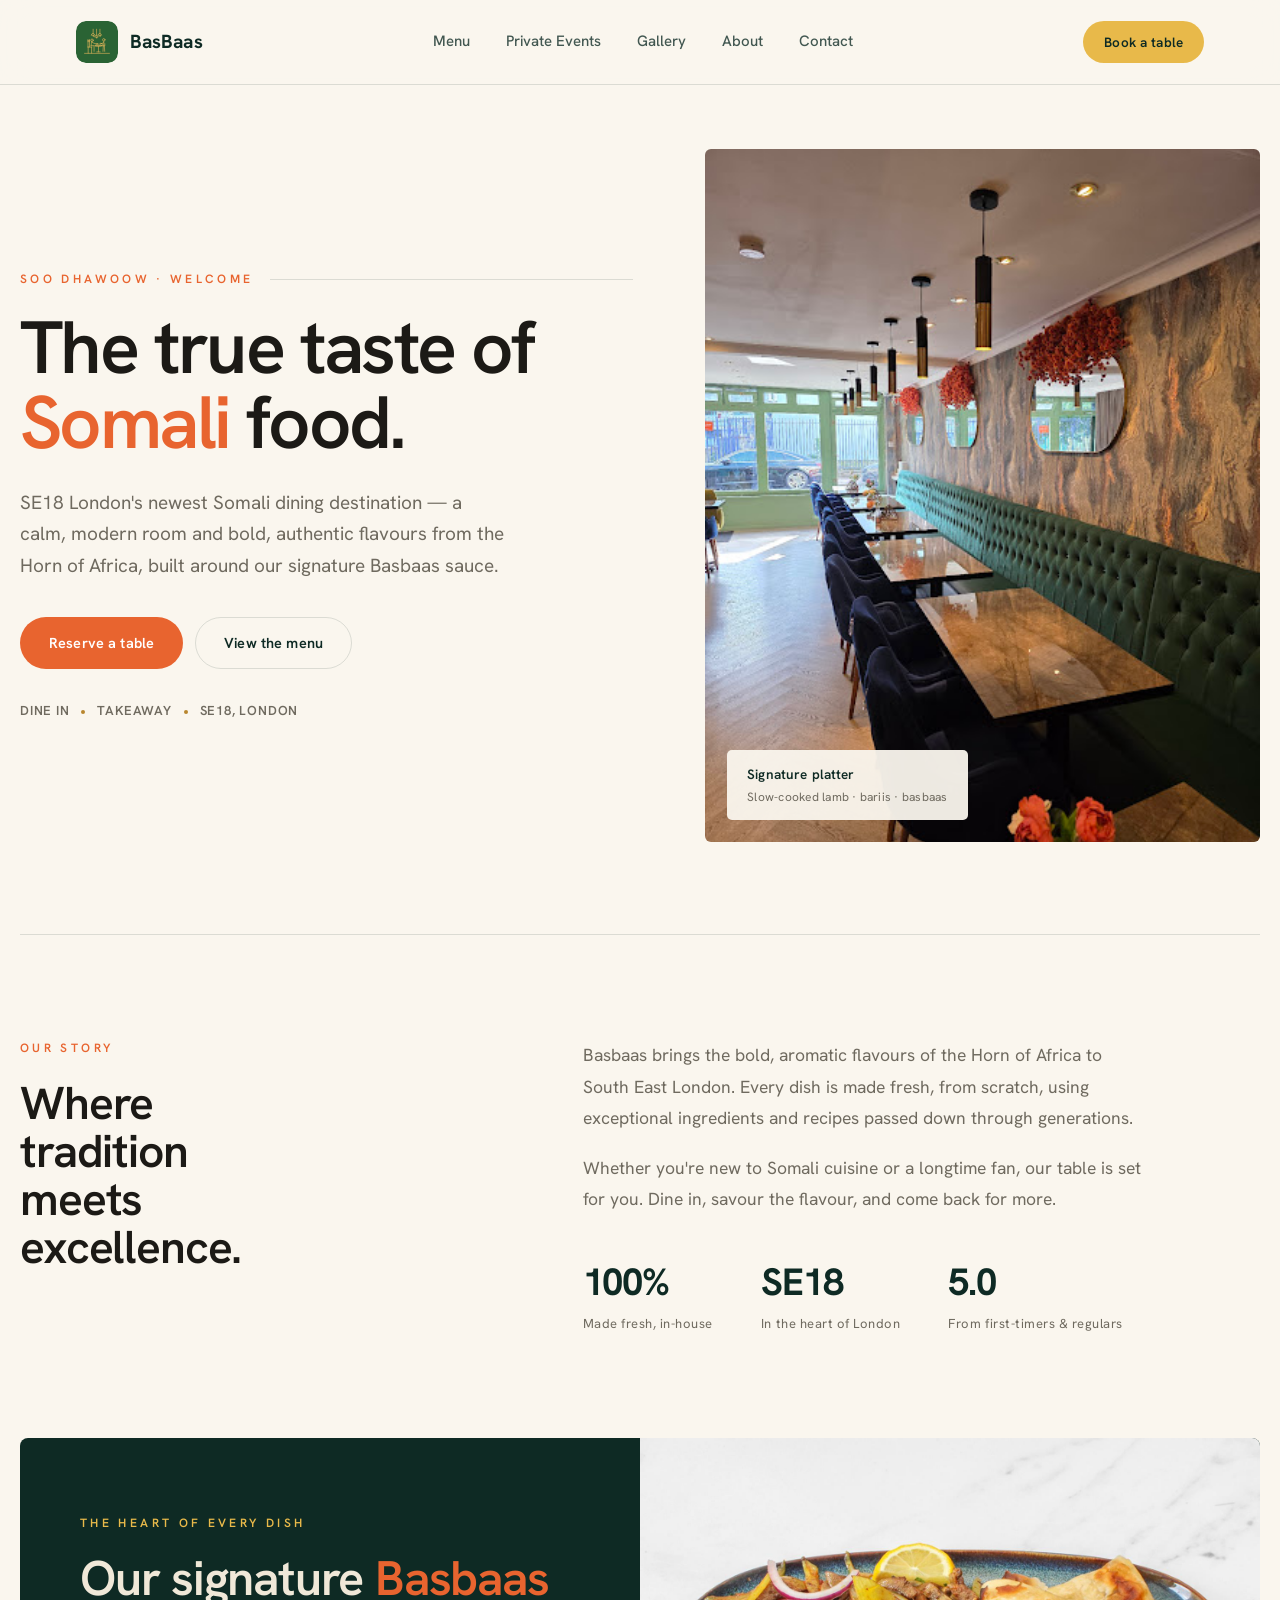
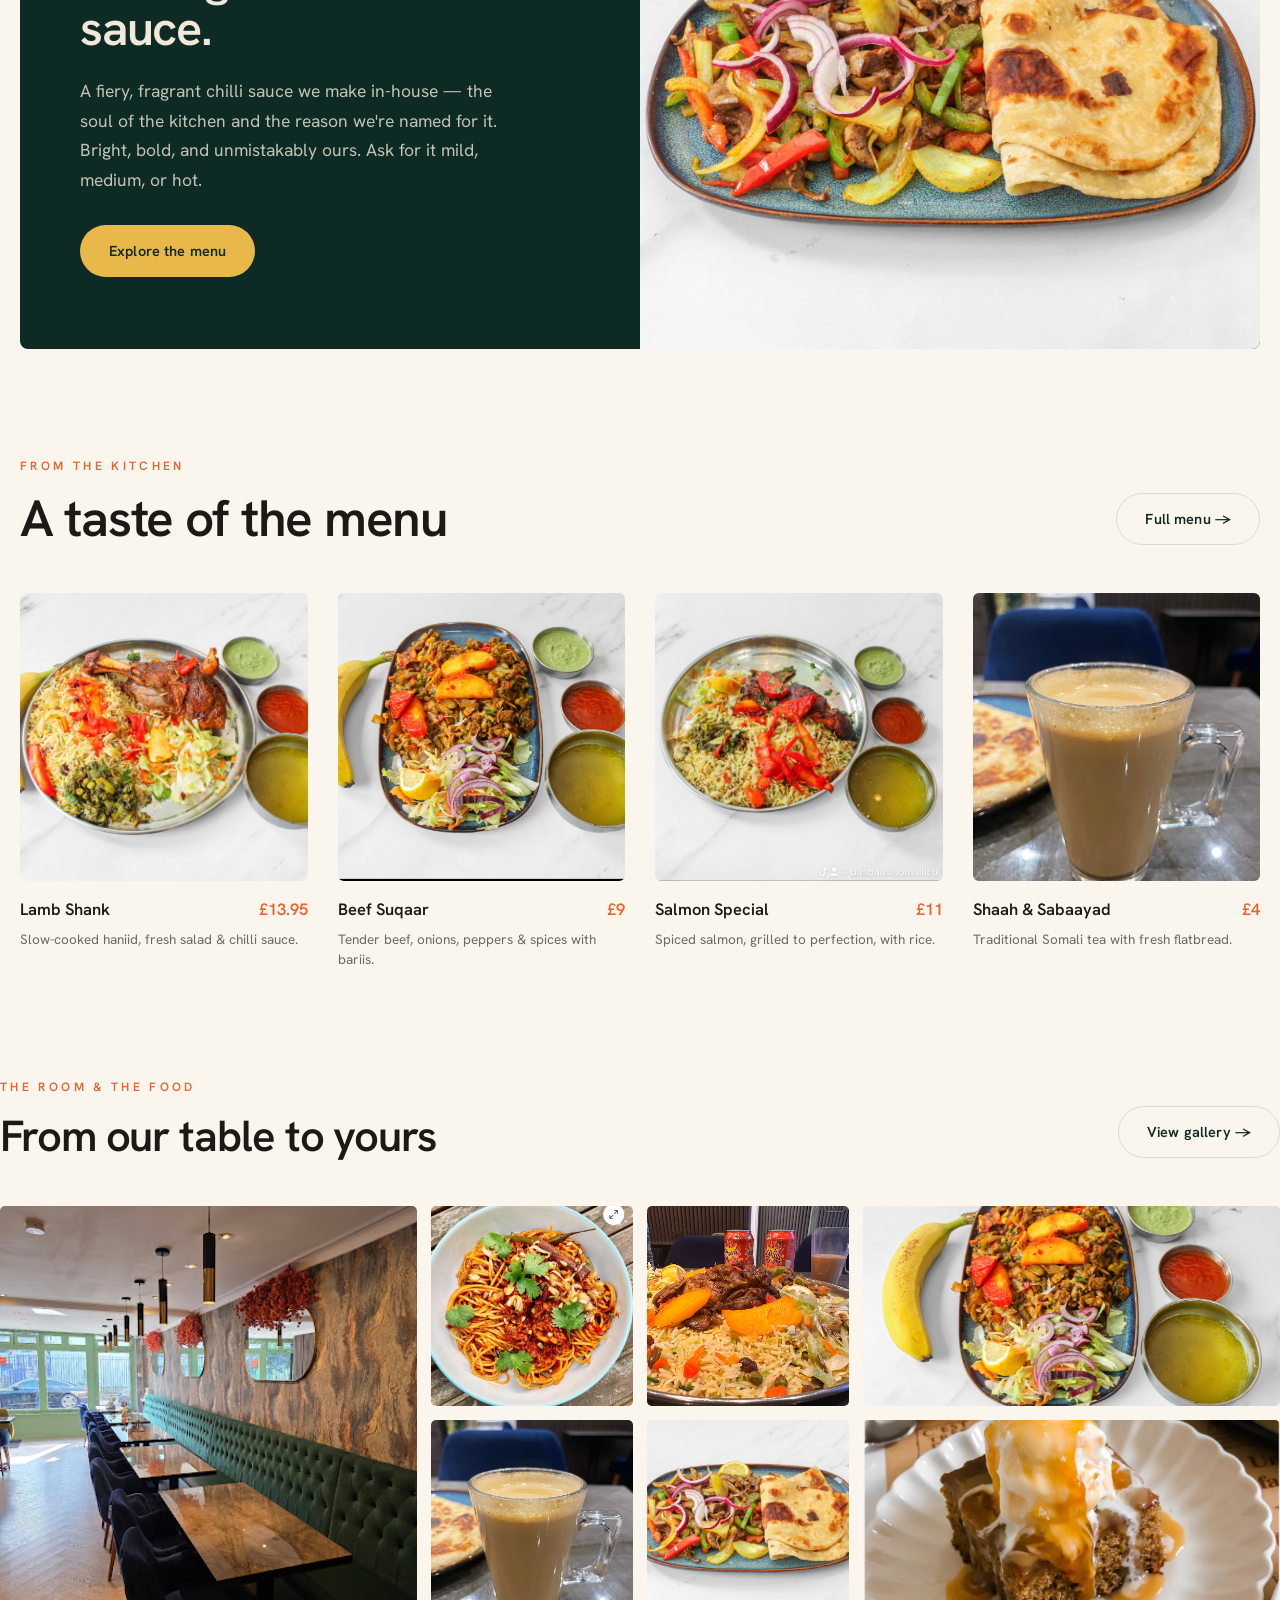
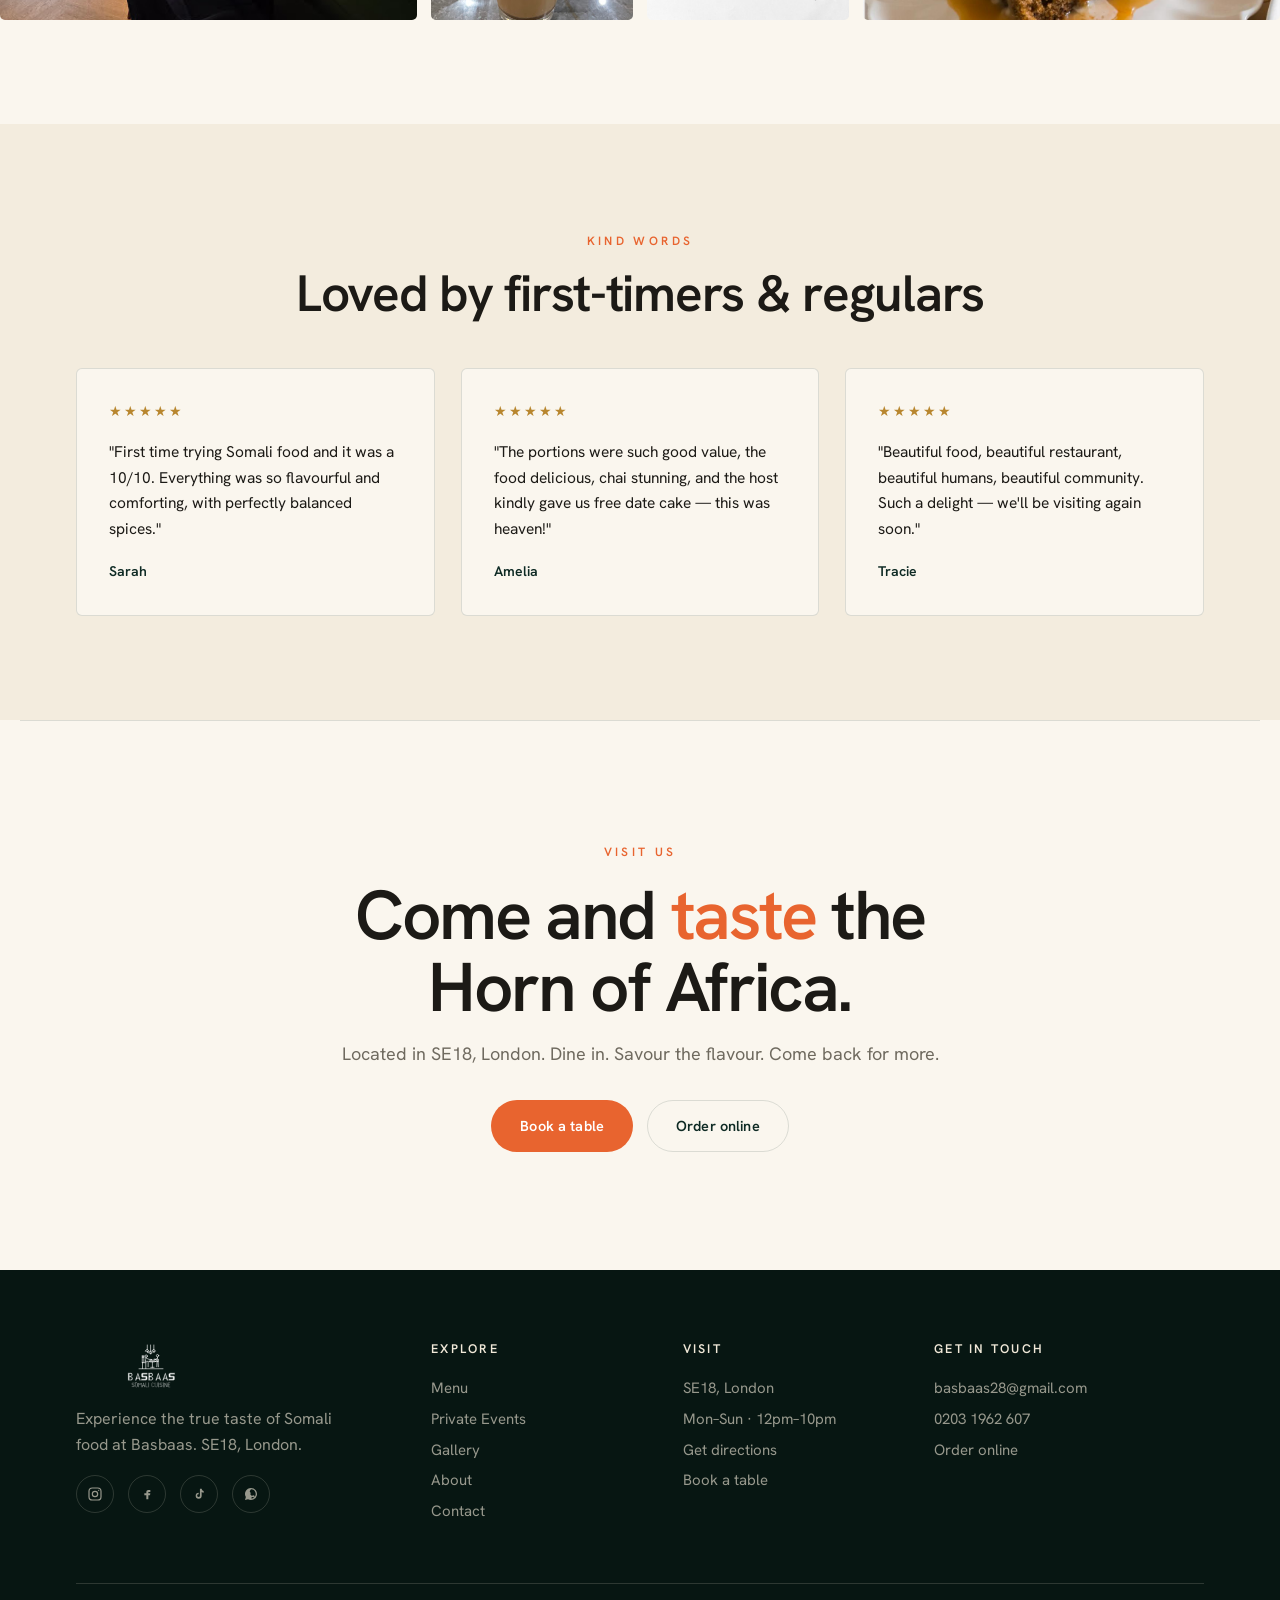
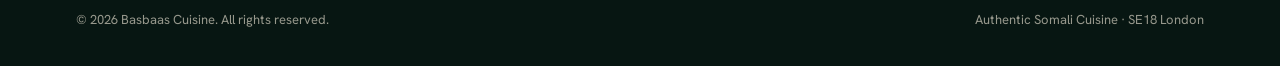
==== index.html @ 67d9a1a8 "Initial commit: BasBaas Cuisine website v2 Multi-page static site: Home, Menu, Private Events, Galle" ====
<!DOCTYPE html>
<html lang="en">
<head>
<meta charset="UTF-8">
<meta name="viewport" content="width=device-width, initial-scale=1.0">
<title>BasBaas Cuisine — Authentic Somali Food · SE18 London</title>
<meta name="description" content="SE18 London's newest Somali dining destination. Bold, authentic flavours from the Horn of Africa, built around our signature Basbaas sauce.">
<link rel="icon" type="image/svg+xml" href="assets/brand/favicon.svg">
<link rel="icon" type="image/png" sizes="32x32" href="assets/brand/favicon-32.png">
<link rel="apple-touch-icon" href="assets/brand/favicon-512.png">
<link rel="preconnect" href="https://fonts.googleapis.com">
<link rel="preconnect" href="https://fonts.gstatic.com" crossorigin>
<link href="https://fonts.googleapis.com/css2?family=Hanken+Grotesk:ital,wght@0,300;0,400;0,500;0,600;0,700;0,800;1,400&display=swap" rel="stylesheet">
<link rel="stylesheet" href="assets/basbaas.css">
<style>
  /* ---- quiet hero ---- */
  .q-hero{padding:64px 0 92px}
  .q-hero-grid{display:grid;grid-template-columns:1.05fr .95fr;gap:72px;align-items:center}
  .q-hero h1{font-size:clamp(46px,5.8vw,86px);font-weight:600;letter-spacing:-.035em;line-height:1.0}
  .q-hero h1 .o{color:var(--orange)}
  .q-hero .sub{margin-top:28px;font-size:19px;color:var(--muted);max-width:44ch;line-height:1.65}
  .q-hero .acts{margin-top:36px;display:flex;gap:12px;flex-wrap:wrap}
  .q-hero .hero-meta{margin-top:32px;display:flex;gap:12px;align-items:center;font-size:13px;color:var(--muted);letter-spacing:.06em;text-transform:uppercase;font-weight:600}
  .q-hero .hero-meta .dot{width:4px;height:4px;border-radius:50%;background:var(--gold)}
  .q-hero-fig{position:relative;border-radius:var(--radius);overflow:hidden;aspect-ratio:4/5}
  .q-hero-fig img{width:100%;height:100%;object-fit:cover}
  .hero-tag{position:absolute;left:22px;bottom:22px;background:rgba(250,246,238,.95);
    padding:14px 20px;border-radius:5px;font-size:13.5px;font-weight:600;color:var(--green);letter-spacing:.01em}
  .hero-tag span{display:block;font-weight:400;color:var(--muted);font-size:12px;margin-top:3px;letter-spacing:.02em}

  /* ---- story ---- */
  .story{padding:104px 0;border-top:1px solid var(--line)}
  .story-grid{display:grid;grid-template-columns:.42fr .58fr;gap:72px;align-items:start}
  .story h2{font-size:clamp(34px,3.6vw,50px);max-width:11ch}
  .story p{font-size:17.5px;color:var(--muted);line-height:1.8;max-width:56ch}
  .story p + p{margin-top:18px}
  .stat-row{display:flex;gap:48px;margin-top:38px}
  .stat .n{font-size:38px;font-weight:700;color:var(--green);letter-spacing:-.03em}
  .stat .l{font-size:13px;color:var(--muted);letter-spacing:.04em;margin-top:2px}

  /* ---- signature contained card ---- */
  .sig-wrap{padding:0 0 104px}
  .sig-card{background:var(--green);color:var(--cream);border-radius:8px;overflow:hidden;display:grid;grid-template-columns:1fr 1fr}
  .sig-card-txt{padding:72px 60px}
  .sig-card-txt h2{font-size:clamp(34px,3.8vw,52px);margin:18px 0 22px;color:var(--cream);letter-spacing:-.025em}
  .sig-card-txt h2 .o{color:var(--orange)}
  .sig-card-txt p{color:rgba(240,232,216,.8);font-size:17.5px;line-height:1.7;max-width:42ch}
  .sig-card-img{position:relative;min-height:440px}
  .sig-card-img img{position:absolute;inset:0;width:100%;height:100%;object-fit:cover}

  /* ---- menu preview ---- */
  .menu-prev{padding:0 0 104px}
  .menu-head{display:flex;justify-content:space-between;align-items:flex-end;margin-bottom:48px;gap:24px;flex-wrap:wrap}
  .menu-head h2{font-size:clamp(34px,4vw,54px)}
  .dishes-4{display:grid;grid-template-columns:repeat(4,1fr);gap:30px}

  /* ---- gallery teaser ---- */
  .gal-teaser{padding:0 0 104px}
  .gal-grid{display:grid;grid-template-columns:repeat(6,1fr);grid-auto-rows:200px;gap:14px}
  .gal-grid a{overflow:hidden;border-radius:5px;display:block}
  .gal-grid img{width:100%;height:100%;object-fit:cover;transition:transform .7s var(--ease)}
  .gal-grid a:hover img{transform:scale(1.06)}
  .gal-grid .w2{grid-column:span 2}.gal-grid .h2{grid-row:span 2}

  /* ---- testimonials ---- */
  .quotes{background:var(--paper-2);padding:104px 0}
  .quotes-grid{display:grid;grid-template-columns:repeat(3,1fr);gap:26px;margin-top:48px}
  .q{background:var(--paper);padding:32px;border-radius:var(--radius);border:1px solid var(--line)}
  .q .stars{color:var(--gold);font-size:14px;letter-spacing:2px;margin-bottom:16px}
  .q p{font-size:15.5px;line-height:1.65}
  .q .who{margin-top:20px;font-weight:600;font-size:14px;color:var(--green)}

  /* ---- final cta (light) ---- */
  .q-cta{padding:118px 0;text-align:center;border-top:1px solid var(--line)}
  .q-cta h2{font-size:clamp(42px,5.4vw,80px);max-width:15ch;margin:0 auto 16px;letter-spacing:-.035em;font-weight:600}
  .q-cta h2 .o{color:var(--orange)}
  .q-cta p{color:var(--muted);font-size:18px;margin-bottom:32px}
  .q-cta .btns{display:flex;gap:14px;justify-content:center;flex-wrap:wrap}

  @media(max-width:960px){
    .q-hero-grid{grid-template-columns:1fr;gap:40px}
    .story-grid{grid-template-columns:1fr;gap:36px}
    .sig-card{grid-template-columns:1fr}
    .sig-card-img{min-height:300px;order:-1}
    .dishes-4{grid-template-columns:1fr 1fr}
    .gal-grid{grid-template-columns:repeat(3,1fr);grid-auto-rows:150px}
    .quotes-grid{grid-template-columns:1fr}
  }
  @media(max-width:560px){.dishes-4{grid-template-columns:1fr}.sig-card-txt{padding:48px 32px}}
</style>
</head>
<body>

<!-- ===== HEADER ===== -->
<header class="site-header">
  <div class="wrap nav">
    <a href="index.html" class="brand"><img class="brand-mark" src="assets/brand/favicon.svg" alt="BasBaas logo">BasBaas</a>
    <nav class="navlinks">
      <a href="menu.html">Menu</a>
      <a href="private-events.html">Private Events</a>
      <a href="gallery.html">Gallery</a>
      <a href="about.html">About</a>
      <a href="contact.html">Contact</a>
    </nav>
    <div class="nav-cta">
      <a class="btn btn-gold btn-sm" data-book>Book a table</a>
      <button class="hamburger" aria-label="Menu"><span></span><span></span><span></span></button>
    </div>
  </div>
</header>
<nav class="mobile-nav">
  <button class="close" aria-label="Close">&times;</button>
  <a href="menu.html">Menu</a>
  <a href="private-events.html">Private Events</a>
  <a href="gallery.html">Gallery</a>
  <a href="about.html">About</a>
  <a href="contact.html">Contact</a>
  <a href="#" data-book style="color:var(--gold-bright)">Book a table</a>
</nav>

<!-- ===== HERO ===== -->
<section class="q-hero wrap">
  <div class="q-hero-grid">
    <div class="reveal">
      <div class="eyebrow-row"><span class="label">Soo dhawoow · Welcome</span><span class="ln"></span></div>
      <h1>The true taste of <span class="o">Somali</span> food.</h1>
      <p class="sub">SE18 London's newest Somali dining destination — a calm, modern room and bold, authentic flavours from the Horn of Africa, built around our signature Basbaas sauce.</p>
      <div class="acts">
        <a class="btn btn-orange" data-book>Reserve a table</a>
        <a class="btn btn-ghost" href="menu.html">View the menu</a>
      </div>
      <div class="hero-meta"><span>Dine in</span><span class="dot"></span><span>Takeaway</span><span class="dot"></span><span>SE18, London</span></div>
    </div>
    <div class="q-hero-fig reveal d1">
      <img src="assets/img/basbaas-main.jpg" alt="Basbaas signature platter">
      <div class="hero-tag">Signature platter<span>Slow-cooked lamb · bariis · basbaas</span></div>
    </div>
  </div>
</section>

<!-- ===== STORY ===== -->
<section class="story wrap">
  <div class="story-grid">
    <div class="reveal">
      <div class="eyebrow-row"><span class="label">Our story</span></div>
      <h2>Where tradition meets excellence.</h2>
    </div>
    <div class="reveal d1">
      <p>Basbaas brings the bold, aromatic flavours of the Horn of Africa to South East London. Every dish is made fresh, from scratch, using exceptional ingredients and recipes passed down through generations.</p>
      <p>Whether you're new to Somali cuisine or a longtime fan, our table is set for you. Dine in, savour the flavour, and come back for more.</p>
      <div class="stat-row">
        <div class="stat"><div class="n">100%</div><div class="l">Made fresh, in-house</div></div>
        <div class="stat"><div class="n">SE18</div><div class="l">In the heart of London</div></div>
        <div class="stat"><div class="n">5.0</div><div class="l">From first-timers &amp; regulars</div></div>
      </div>
    </div>
  </div>
</section>

<!-- ===== SIGNATURE ===== -->
<section class="sig-wrap wrap">
  <div class="sig-card">
    <div class="sig-card-txt reveal">
      <span class="label gold-bright">The heart of every dish</span>
      <h2>Our signature <span class="o">Basbaas</span> sauce.</h2>
      <p>A fiery, fragrant chilli sauce we make in-house — the soul of the kitchen and the reason we're named for it. Bright, bold, and unmistakably ours. Ask for it mild, medium, or hot.</p>
      <a class="btn btn-gold" href="menu.html" style="margin-top:30px">Explore the menu</a>
    </div>
    <div class="sig-card-img reveal d1"><img src="assets/img/PHOTO-2026-01-10-17-43-37-9.jpg" alt="Basbaas chilli sauce dish"></div>
  </div>
</section>

<!-- ===== MENU PREVIEW ===== -->
<section class="menu-prev wrap">
  <div class="menu-head">
    <div class="reveal"><span class="label">From the kitchen</span><h2 style="margin-top:14px">A taste of the menu</h2></div>
    <a class="btn btn-ghost reveal" href="menu.html">Full menu &rarr;</a>
  </div>
  <div class="dishes-4">
    <a class="dish reveal" href="menu.html"><div class="dish-img"><img src="assets/img/PHOTO-2026-01-10-17-43-37-5.jpg" alt=""></div><div class="nm"><span>Lamb Shank</span><span class="pr">£13.95</span></div><p class="ds">Slow-cooked haniid, fresh salad &amp; chilli sauce.</p></a>
    <a class="dish reveal d1" href="menu.html"><div class="dish-img"><img src="assets/img/PHOTO-2026-01-10-17-43-36-5.jpg" alt=""></div><div class="nm"><span>Beef Suqaar</span><span class="pr">£9</span></div><p class="ds">Tender beef, onions, peppers &amp; spices with bariis.</p></a>
    <a class="dish reveal d2" href="menu.html"><div class="dish-img"><img src="assets/img/PHOTO-2026-01-10-17-43-36-11.jpg" alt=""></div><div class="nm"><span>Salmon Special</span><span class="pr">£11</span></div><p class="ds">Spiced salmon, grilled to perfection, with rice.</p></a>
    <a class="dish reveal d3" href="menu.html"><div class="dish-img"><img src="assets/img/Tea-Sabaayad.jpg" alt=""></div><div class="nm"><span>Shaah &amp; Sabaayad</span><span class="pr">£4</span></div><p class="ds">Traditional Somali tea with fresh flatbread.</p></a>
  </div>
</section>

<!-- ===== GALLERY TEASER ===== -->
<section class="gal-teaser wrap-wide">
  <div class="menu-head">
    <div class="reveal"><span class="label">The room &amp; the food</span><h2 style="margin-top:14px;font-size:clamp(30px,3.4vw,46px)">From our table to yours</h2></div>
    <a class="btn btn-ghost reveal" href="gallery.html">View gallery &rarr;</a>
  </div>
  <div class="gal-grid reveal">
    <a class="w2 h2" href="gallery.html"><img src="assets/img/basbaas-main.jpg" alt=""></a>
    <a href="gallery.html"><img src="assets/img/PHOTO-2026-01-10-17-43-36-3.jpg" alt=""></a>
    <a href="gallery.html"><img src="assets/img/unnamed15.jpg" alt=""></a>
    <a class="w2" href="gallery.html"><img src="assets/img/PHOTO-2026-01-10-17-43-36-5.jpg" alt=""></a>
    <a href="gallery.html"><img src="assets/img/Tea-Sabaayad.jpg" alt=""></a>
    <a href="gallery.html"><img src="assets/img/PHOTO-2026-01-10-17-43-37-9.jpg" alt=""></a>
    <a class="w2" href="gallery.html"><img src="assets/img/PHOTO-2026-01-10-17-43-36.jpg" alt=""></a>
  </div>
</section>

<!-- ===== TESTIMONIALS ===== -->
<section class="quotes">
  <div class="wrap">
    <div style="text-align:center" class="reveal"><span class="label">Kind words</span><h2 style="font-size:clamp(32px,4vw,52px);margin-top:14px">Loved by first-timers &amp; regulars</h2></div>
    <div class="quotes-grid">
      <div class="q reveal"><div class="stars">★★★★★</div><p>"First time trying Somali food and it was a 10/10. Everything was so flavourful and comforting, with perfectly balanced spices."</p><div class="who">Sarah</div></div>
      <div class="q reveal d1"><div class="stars">★★★★★</div><p>"The portions were such good value, the food delicious, chai stunning, and the host kindly gave us free date cake — this was heaven!"</p><div class="who">Amelia</div></div>
      <div class="q reveal d2"><div class="stars">★★★★★</div><p>"Beautiful food, beautiful restaurant, beautiful humans, beautiful community. Such a delight — we'll be visiting again soon."</p><div class="who">Tracie</div></div>
    </div>
  </div>
</section>

<!-- ===== FINAL CTA ===== -->
<section class="q-cta wrap">
  <div class="reveal">
    <span class="label">Visit us</span>
    <h2 style="margin-top:16px">Come and <span class="o">taste</span> the Horn of Africa.</h2>
    <p>Located in SE18, London. Dine in. Savour the flavour. Come back for more.</p>
    <div class="btns"><a class="btn btn-orange" data-book>Book a table</a><a class="btn btn-ghost" data-order>Order online</a></div>
  </div>
</section>

<!-- ===== FOOTER ===== -->
<footer class="site-footer">
  <div class="wrap">
    <div class="foot-grid">
      <div class="foot-brand">
        <img class="foot-logo" src="assets/brand/basbaas-stacked-transparent.svg" alt="BasBaas — Authentic Somali Cuisine">
        <p>Experience the true taste of Somali food at Basbaas. SE18, London.</p>
        <div class="foot-social">
          <a href="#" aria-label="Instagram"><svg viewBox="0 0 24 24" fill="none" stroke="currentColor" stroke-width="1.8"><rect x="3" y="3" width="18" height="18" rx="5"/><circle cx="12" cy="12" r="4"/><circle cx="17.5" cy="6.5" r="1" fill="currentColor" stroke="none"/></svg></a>
          <a href="#" aria-label="Facebook"><svg viewBox="0 0 24 24" fill="currentColor"><path d="M14 9h3V6h-3c-1.7 0-3 1.3-3 3v2H8v3h3v6h3v-6h2.5l.5-3H14V9.5c0-.3.2-.5.5-.5z"/></svg></a>
          <a href="#" aria-label="TikTok"><svg viewBox="0 0 24 24" fill="currentColor"><path d="M16 4c.3 1.8 1.4 3.2 3 3.6V10c-1.2 0-2.3-.4-3-1v5.5A4.5 4.5 0 1 1 11.5 10v2.4a2.1 2.1 0 1 0 1.9 2.1V4H16z"/></svg></a>
          <a href="#" aria-label="WhatsApp"><svg viewBox="0 0 24 24" fill="currentColor"><path d="M12 3a9 9 0 0 0-7.7 13.6L3 21l4.5-1.2A9 9 0 1 0 12 3zm0 2a7 7 0 0 1 3.6 13l-.4.2-2.7.7.7-2.6.2-.4A7 7 0 0 1 12 5zm-2.3 3.3c-.2 0-.5.1-.7.4-.2.3-.8.8-.8 1.9s.8 2.2.9 2.3c.1.2 1.6 2.5 3.9 3.4 1.9.7 2.3.6 2.7.5.4 0 1.3-.5 1.5-1 .2-.5.2-.9.1-1l-.7-.3s-1.1-.5-1.3-.6c-.2-.1-.3-.1-.5.1l-.6.8c-.1.1-.2.1-.4 0-.2-.1-.9-.3-1.7-1-.6-.6-1-1.2-1.2-1.4-.1-.2 0-.3.1-.4l.3-.4.2-.4v-.4l-.6-1.5c-.2-.4-.3-.3-.5-.3z"/></svg></a>
        </div>
      </div>
      <div><h4>Explore</h4><ul><li><a href="menu.html">Menu</a></li><li><a href="private-events.html">Private Events</a></li><li><a href="gallery.html">Gallery</a></li><li><a href="about.html">About</a></li><li><a href="contact.html">Contact</a></li></ul></div>
      <div><h4>Visit</h4><ul><li>SE18, London</li><li>Mon–Sun · 12pm–10pm</li><li><a href="contact.html">Get directions</a></li><li><a href="#" data-book>Book a table</a></li></ul></div>
      <div><h4>Get in touch</h4><ul><li><a href="mailto:basbaas28@gmail.com">basbaas28@gmail.com</a></li><li><a href="tel:02031962607">0203 1962 607</a></li><li><a href="#" data-order>Order online</a></li></ul></div>
    </div>
    <div class="foot-bot"><span>© <span data-year>2026</span> Basbaas Cuisine. All rights reserved.</span><span>Authentic Somali Cuisine · SE18 London</span></div>
  </div>
</footer>

<script src="assets/basbaas.js"></script>
</body>
</html>
---- assets/basbaas.css ----
/* ===========================================================
   BasBaas Cuisine — shared design system
   Deep green · chilli orange · gold · cream  |  Hanken Grotesk
   =========================================================== */
:root{
  --green:#0e2a24;
  --green-deep:#071612;
  --green-soft:#1a3b33;
  --orange:#e8642f;
  --orange-deep:#cf5222;
  --gold:#b8862e;          /* gold on light backgrounds */
  --gold-bright:#e8b94a;   /* gold on dark backgrounds */
  --cream:#f0e8d8;
  --paper:#faf6ee;
  --paper-2:#f3ecde;
  --ink:#1c1a16;
  --muted:#6f6a5f;
  --muted-dark:rgba(240,232,216,.62);
  --line:rgba(14,42,36,.13);
  --line-dark:rgba(240,232,216,.16);
  --shadow:0 1px 3px rgba(14,42,36,.06), 0 18px 48px rgba(14,42,36,.09);
  --radius:6px;
  --maxw:1240px;
  --ease:cubic-bezier(.4,.05,.1,1);
}
*{margin:0;padding:0;box-sizing:border-box}
html{scroll-behavior:smooth}
body{
  font-family:'Hanken Grotesk',sans-serif;
  background:var(--paper);color:var(--ink);
  -webkit-font-smoothing:antialiased;line-height:1.55;font-weight:400;
}
img{display:block;max-width:100%}
a{color:inherit;text-decoration:none}
::selection{background:var(--orange);color:#fff}

.wrap{max-width:var(--maxw);margin:0 auto;padding:0 56px}
.wrap-wide{max-width:1400px;margin:0 auto;padding:0 56px}
h1,h2,h3,h4{font-weight:600;letter-spacing:-.025em;line-height:1.04}
.label{font-size:12px;letter-spacing:.28em;text-transform:uppercase;color:var(--orange);font-weight:600}
.label.gold{color:var(--gold)}
.label.gold-bright{color:var(--gold-bright)}
.eyebrow-row{display:flex;align-items:center;gap:16px;margin-bottom:22px}
.eyebrow-row .ln{flex:1;height:1px;background:var(--line)}

/* ---------- buttons ---------- */
.btn{display:inline-flex;align-items:center;gap:9px;padding:14px 28px;border-radius:100px;
  font-weight:600;font-size:14.5px;letter-spacing:.01em;transition:.25s var(--ease);
  cursor:pointer;border:1.5px solid transparent;white-space:nowrap}
.btn svg{width:16px;height:16px}
.btn-orange{background:var(--orange);color:#fff}
.btn-orange:hover{background:var(--orange-deep);transform:translateY(-1px)}
.btn-fill{background:var(--green);color:var(--cream)}
.btn-fill:hover{background:var(--green-deep);transform:translateY(-1px)}
.btn-gold{background:var(--gold-bright);color:var(--green)}
.btn-gold:hover{background:#f1c75e}
.btn-ghost{border-color:var(--line);color:var(--green)}
.btn-ghost:hover{border-color:var(--green);background:var(--green);color:var(--cream)}
.btn-ghost-light{border-color:rgba(240,232,216,.4);color:var(--cream)}
.btn-ghost-light:hover{border-color:var(--cream);background:var(--cream);color:var(--green)}
.btn-sm{padding:10px 20px;font-size:13.5px}

/* ---------- header ---------- */
.site-header{position:sticky;top:0;z-index:80;background:rgba(250,246,238,.85);
  backdrop-filter:blur(16px);-webkit-backdrop-filter:blur(16px);
  border-bottom:1px solid var(--line);transition:background .3s,border-color .3s}
.nav{display:flex;align-items:center;justify-content:space-between;height:84px}
.brand{display:flex;align-items:center;gap:12px;font-weight:700;font-size:19px;letter-spacing:.005em;color:var(--green)}
.brand img{height:42px;width:auto}
/* real logo marks */
.brand-mark{height:46px;width:46px;display:block;flex-shrink:0;border-radius:10px}
.foot-logo{width:150px;height:auto;margin-bottom:18px;display:block}
.navlinks{display:flex;gap:36px;font-size:15px;font-weight:500}
.navlinks a{color:var(--green);opacity:.78;transition:opacity .2s;position:relative;padding:4px 0}
.navlinks a:hover{opacity:1}
.navlinks a.active{opacity:1}
.navlinks a.active::after{content:"";position:absolute;left:0;right:0;bottom:-2px;height:2px;background:var(--orange)}
.nav-cta{display:flex;align-items:center;gap:10px}
.hamburger{display:none;flex-direction:column;gap:5px;background:none;border:0;cursor:pointer;padding:8px}
.hamburger span{width:24px;height:2px;background:var(--green);transition:.25s}

/* transparent header over a dark hero (home) */
body.hero-overlay .site-header{position:fixed;left:0;right:0;background:transparent;
  backdrop-filter:none;-webkit-backdrop-filter:none;border-color:transparent}
body.hero-overlay .site-header .brand{color:var(--cream)}
body.hero-overlay .site-header .navlinks a{color:var(--cream)}
body.hero-overlay .site-header .hamburger span{background:var(--cream)}
body.hero-overlay .site-header.scrolled{position:fixed;background:rgba(7,22,18,.9);
  backdrop-filter:blur(16px);-webkit-backdrop-filter:blur(16px);border-color:var(--line-dark)}

/* mobile nav panel */
.mobile-nav{position:fixed;inset:0;z-index:90;background:var(--green-deep);
  display:flex;flex-direction:column;justify-content:center;align-items:center;gap:8px;
  opacity:0;pointer-events:none;transition:opacity .35s}
.mobile-nav.open{opacity:1;pointer-events:auto}
.mobile-nav a{color:var(--cream);font-size:32px;font-weight:600;letter-spacing:-.02em;padding:10px}
.mobile-nav a:hover{color:var(--gold-bright)}
.mobile-nav .close{position:absolute;top:28px;right:32px;background:none;border:0;color:var(--cream);font-size:34px;cursor:pointer;line-height:1}

/* ---------- marquee strip ---------- */
.strip{background:var(--orange);color:#fff;overflow:hidden;padding:15px 0;white-space:nowrap}
.strip .run{display:inline-block;font-weight:700;font-size:16px;letter-spacing:.05em;
  text-transform:uppercase;animation:marquee 32s linear infinite}
.strip .run span{margin:0 24px}
.strip .run .dot{color:var(--green)}
@keyframes marquee{to{transform:translateX(-50%)}}

/* ---------- page hero (inner pages) ---------- */
.page-hero{padding:92px 0 60px;border-bottom:1px solid var(--line)}
.page-hero h1{font-size:clamp(48px,6vw,86px);letter-spacing:-.035em;max-width:16ch}
.page-hero h1 em{font-style:normal;color:var(--orange)}
.page-hero .lead{margin-top:24px;font-size:19px;color:var(--muted);max-width:54ch;line-height:1.65}

/* ---------- dish card ---------- */
.dish{display:flex;flex-direction:column}
.dish-img{aspect-ratio:1;border-radius:var(--radius);overflow:hidden;background:var(--paper-2);margin-bottom:16px;position:relative}
.dish-img img{width:100%;height:100%;object-fit:cover;transition:transform .7s var(--ease)}
.dish:hover .dish-img img{transform:scale(1.05)}
.dish .nm{display:flex;justify-content:space-between;font-weight:600;font-size:16.5px;align-items:baseline;gap:12px}
.dish .nm .pr{color:var(--orange);flex-shrink:0}
.dish .ds{color:var(--muted);font-size:13.5px;margin-top:6px;line-height:1.55}

/* spice meter */
.spice{display:inline-flex;gap:3px;align-items:center;margin-top:10px}
.spice i{width:7px;height:7px;border-radius:50%;background:var(--line);display:block}
.spice i.on{background:var(--orange)}
.spice .lbl{font-size:10.5px;letter-spacing:.16em;text-transform:uppercase;color:var(--muted);margin-left:6px;font-weight:600}

/* ---------- footer ---------- */
.site-footer{background:var(--green-deep);color:var(--muted-dark);padding:72px 0 36px;margin-top:0}
.foot-grid{display:grid;grid-template-columns:1.5fr 1fr 1fr 1.3fr;gap:44px}
.site-footer h4{color:var(--cream);font-size:12.5px;letter-spacing:.18em;text-transform:uppercase;margin-bottom:18px;font-weight:600}
.site-footer ul{list-style:none}
.site-footer a,.site-footer li{font-size:15px;line-height:2.05}
.site-footer a:hover{color:var(--gold-bright)}
.foot-brand img{height:48px;margin-bottom:16px;filter:brightness(0) invert(1)}
.foot-brand p{max-width:32ch;line-height:1.6}
.foot-social{display:flex;gap:14px;margin-top:18px}
.foot-social a{width:38px;height:38px;border:1px solid var(--line-dark);border-radius:50%;
  display:flex;align-items:center;justify-content:center;transition:.25s}
.foot-social a:hover{background:var(--orange);border-color:var(--orange);color:#fff}
.foot-social svg{width:16px;height:16px}
.foot-bot{margin-top:56px;padding-top:26px;border-top:1px solid var(--line-dark);
  display:flex;justify-content:space-between;gap:20px;font-size:13px;flex-wrap:wrap}

/* ---------- modal (booking / order) ---------- */
.modal-veil{position:fixed;inset:0;z-index:100;background:rgba(7,22,18,.62);
  backdrop-filter:blur(6px);display:flex;align-items:center;justify-content:center;padding:24px;
  opacity:0;pointer-events:none;transition:opacity .3s}
.modal-veil.open{opacity:1;pointer-events:auto}
.modal{background:var(--paper);border-radius:12px;width:100%;max-width:520px;max-height:92vh;
  overflow:auto;transform:translateY(16px) scale(.98);transition:transform .35s var(--ease);box-shadow:0 30px 80px rgba(0,0,0,.4)}
.modal-veil.open .modal{transform:none}
.modal-head{padding:30px 34px 0;display:flex;justify-content:space-between;align-items:flex-start}
.modal-head h3{font-size:27px}
.modal-head .label{margin-bottom:8px;display:block}
.modal-close{background:none;border:0;font-size:26px;cursor:pointer;color:var(--muted);line-height:1}
.modal-close:hover{color:var(--ink)}
.modal-body{padding:22px 34px 34px}
.field{margin-bottom:16px}
.field label{display:block;font-size:13px;font-weight:600;margin-bottom:7px;color:var(--green)}
.field input,.field select{width:100%;padding:13px 15px;border:1.5px solid var(--line);border-radius:7px;
  font-family:inherit;font-size:15px;background:#fff;color:var(--ink);transition:border-color .2s}
.field input:focus,.field select:focus{outline:none;border-color:var(--orange)}
.field-row{display:grid;grid-template-columns:1fr 1fr;gap:14px}
.party-row{display:flex;gap:8px;flex-wrap:wrap}
.party-row button{flex:1;min-width:44px;padding:11px 0;border:1.5px solid var(--line);background:#fff;
  border-radius:7px;font-family:inherit;font-weight:600;cursor:pointer;transition:.2s;color:var(--ink)}
.party-row button.sel{background:var(--green);color:var(--cream);border-color:var(--green)}
.modal .btn{width:100%;justify-content:center;margin-top:8px}
.modal-confirm{text-align:center;padding:20px 0 8px}
.modal-confirm .tick{width:64px;height:64px;border-radius:50%;background:var(--green);color:var(--gold-bright);
  display:flex;align-items:center;justify-content:center;margin:0 auto 18px;font-size:30px}
.modal-confirm h3{font-size:26px;margin-bottom:10px}
.modal-confirm p{color:var(--muted);font-size:15.5px}

/* order options */
.order-opt{display:flex;align-items:center;gap:16px;padding:16px 18px;border:1.5px solid var(--line);
  border-radius:10px;margin-bottom:12px;transition:.2s;cursor:pointer}
.order-opt:hover{border-color:var(--orange);background:#fff;transform:translateX(3px)}
.order-opt .ic{width:46px;height:46px;border-radius:10px;background:var(--green);color:var(--gold-bright);
  display:flex;align-items:center;justify-content:center;flex-shrink:0;font-weight:700}
.order-opt .t{font-weight:600;font-size:16px}
.order-opt .s{font-size:13px;color:var(--muted)}
.order-opt .arr{margin-left:auto;color:var(--muted)}

/* ---------- scroll reveal ---------- */
.reveal{opacity:0;transform:translateY(26px);transition:opacity .8s var(--ease),transform .8s var(--ease)}
.reveal.is-visible{opacity:1;transform:none}
.reveal.d1{transition-delay:.08s}.reveal.d2{transition-delay:.16s}
.reveal.d3{transition-delay:.24s}.reveal.d4{transition-delay:.32s}
@media (prefers-reduced-motion:reduce){
  .reveal{opacity:1;transform:none;transition:none}
  .strip .run{animation:none}
  html{scroll-behavior:auto}
}

/* ---------- responsive ---------- */
@media(max-width:960px){
  .wrap,.wrap-wide{padding:0 28px}
  .navlinks,.nav-cta .btn{display:none}
  .hamburger{display:flex}
  .foot-grid{grid-template-columns:1fr 1fr;gap:32px}
  .field-row{grid-template-columns:1fr}
}
@media(max-width:560px){
  .foot-grid{grid-template-columns:1fr}
}
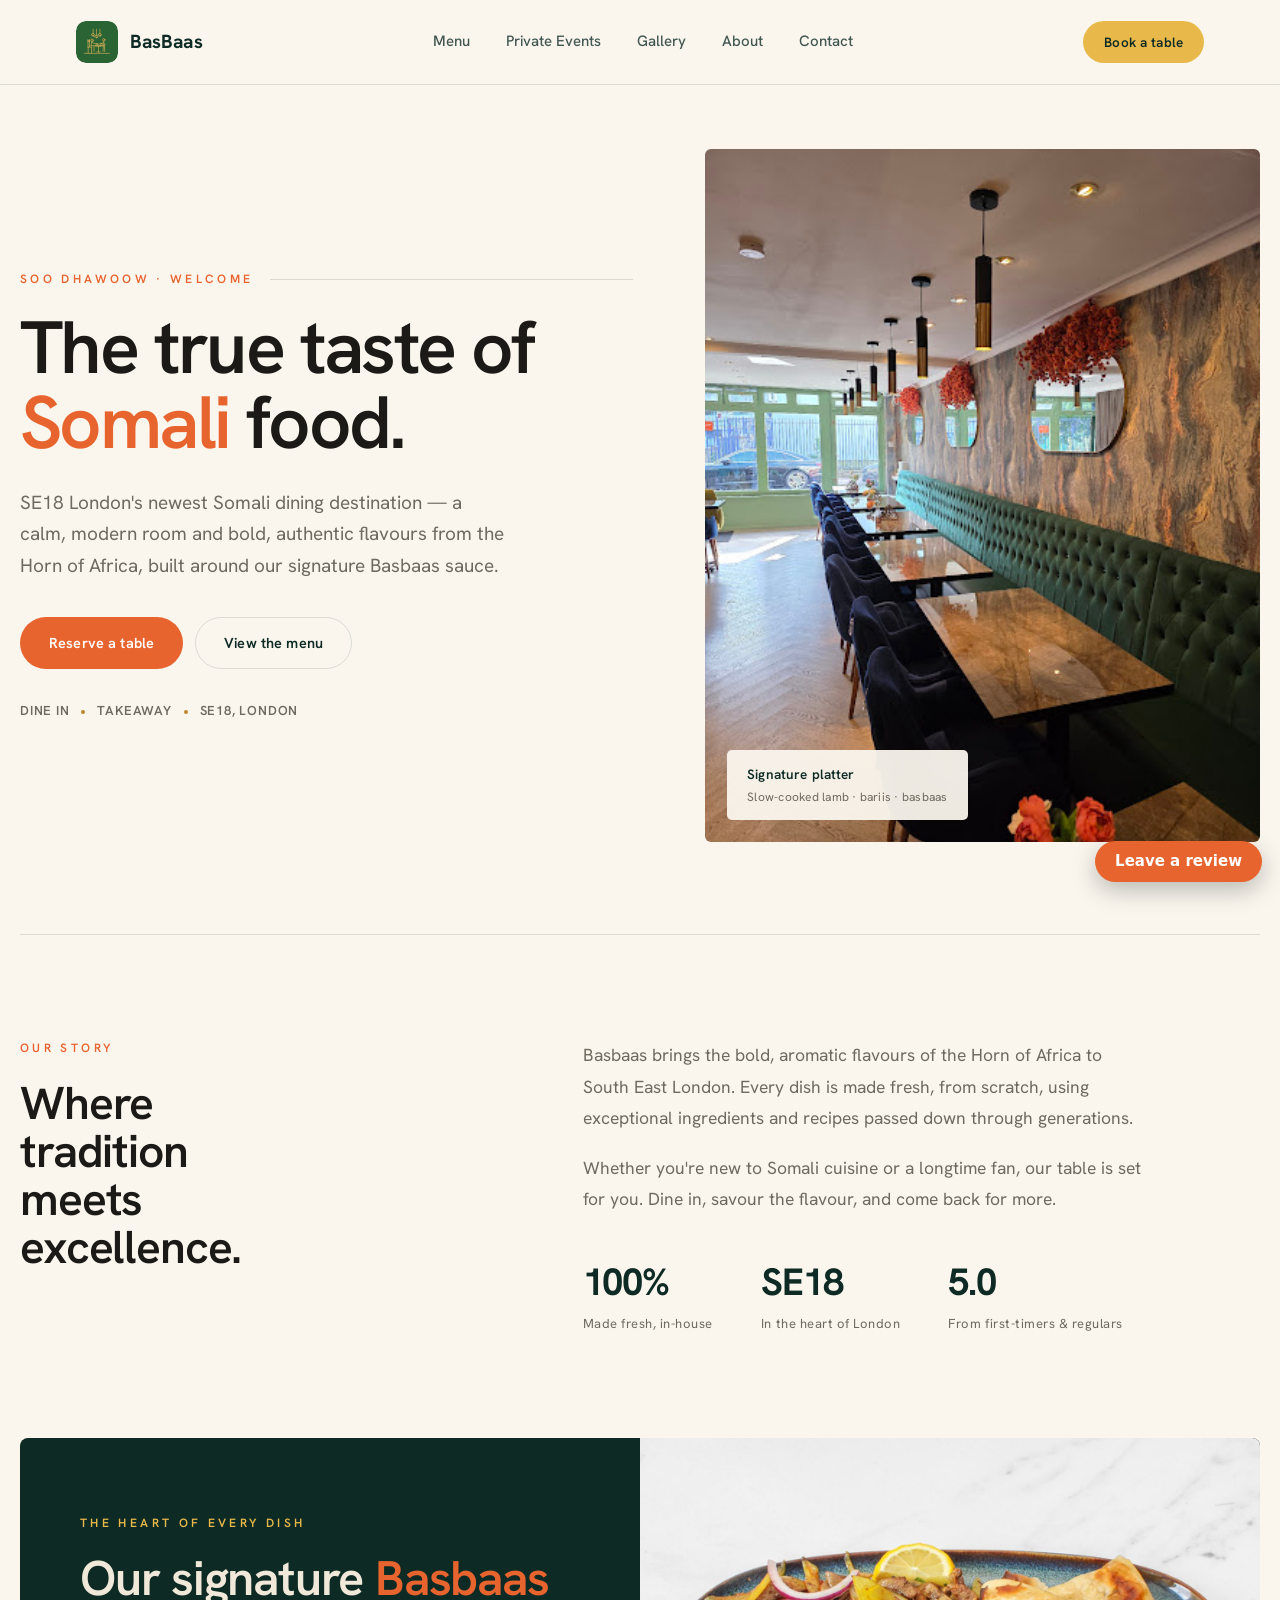
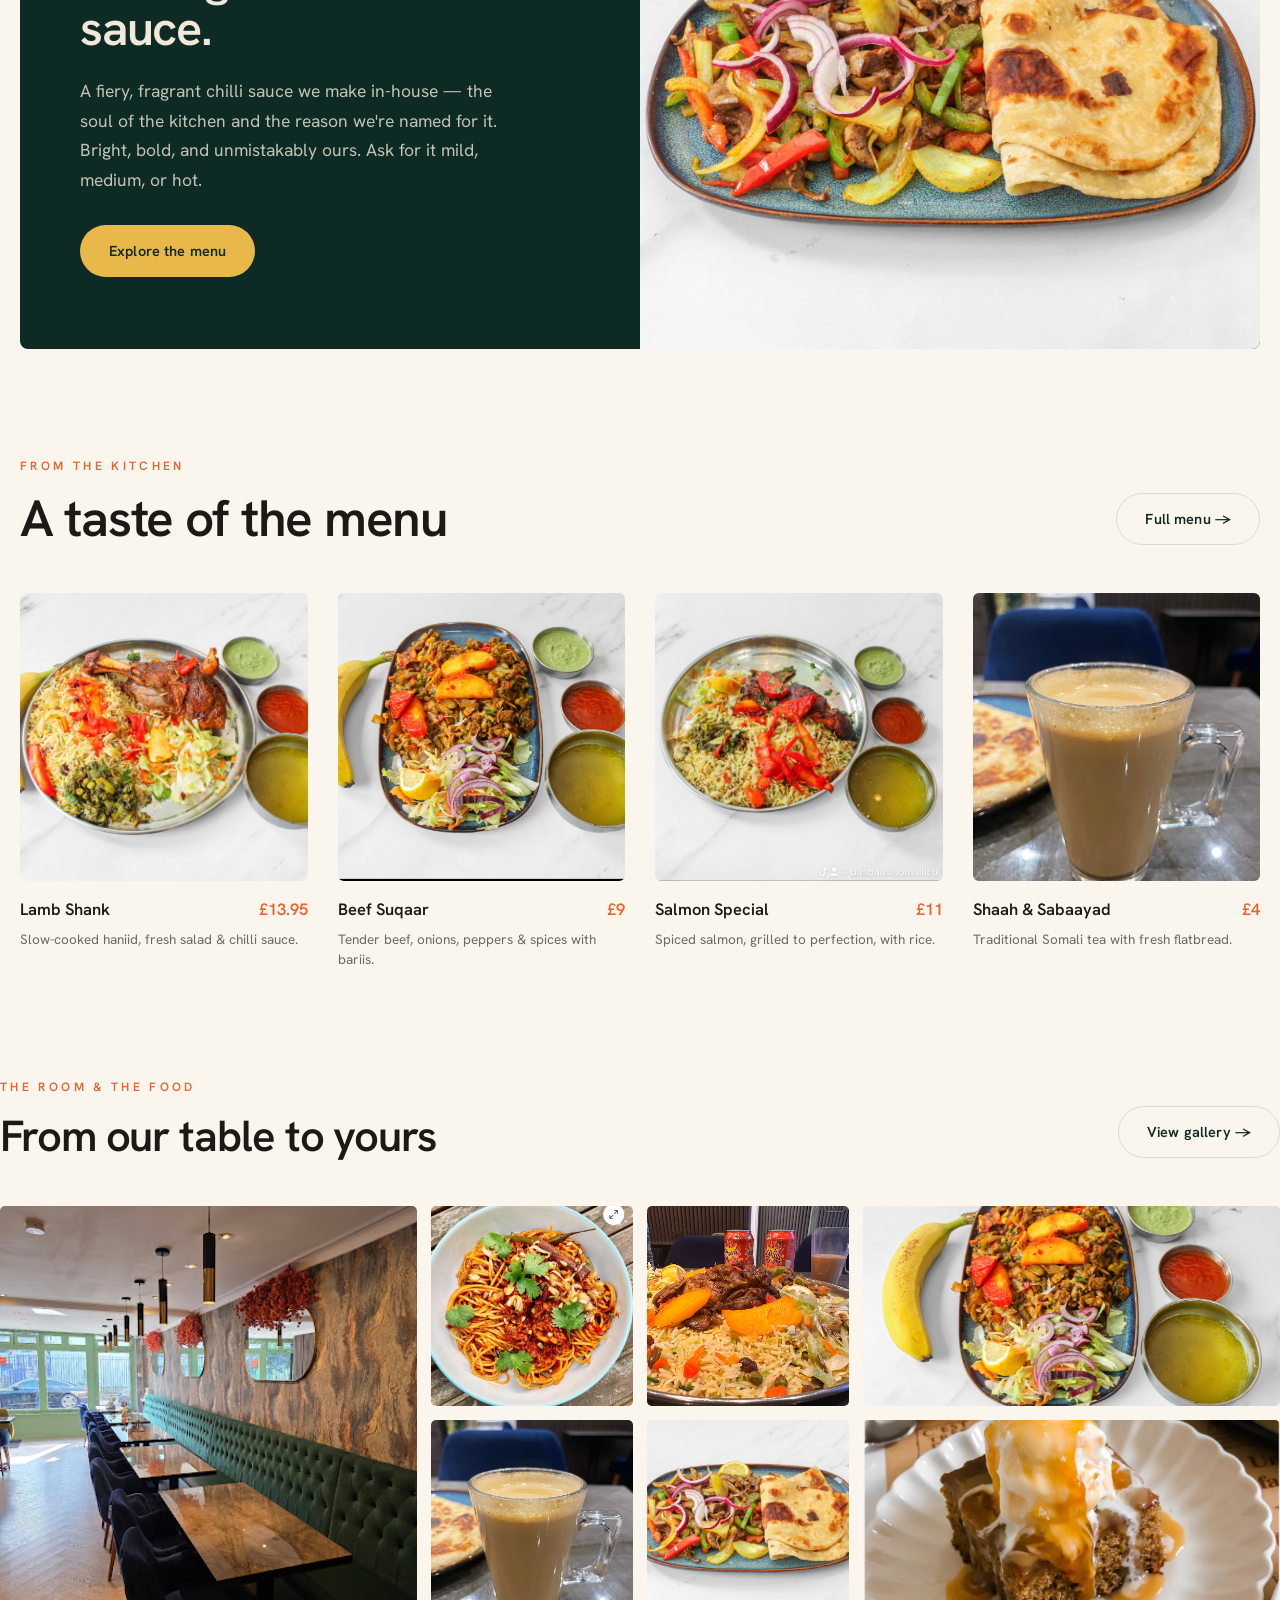
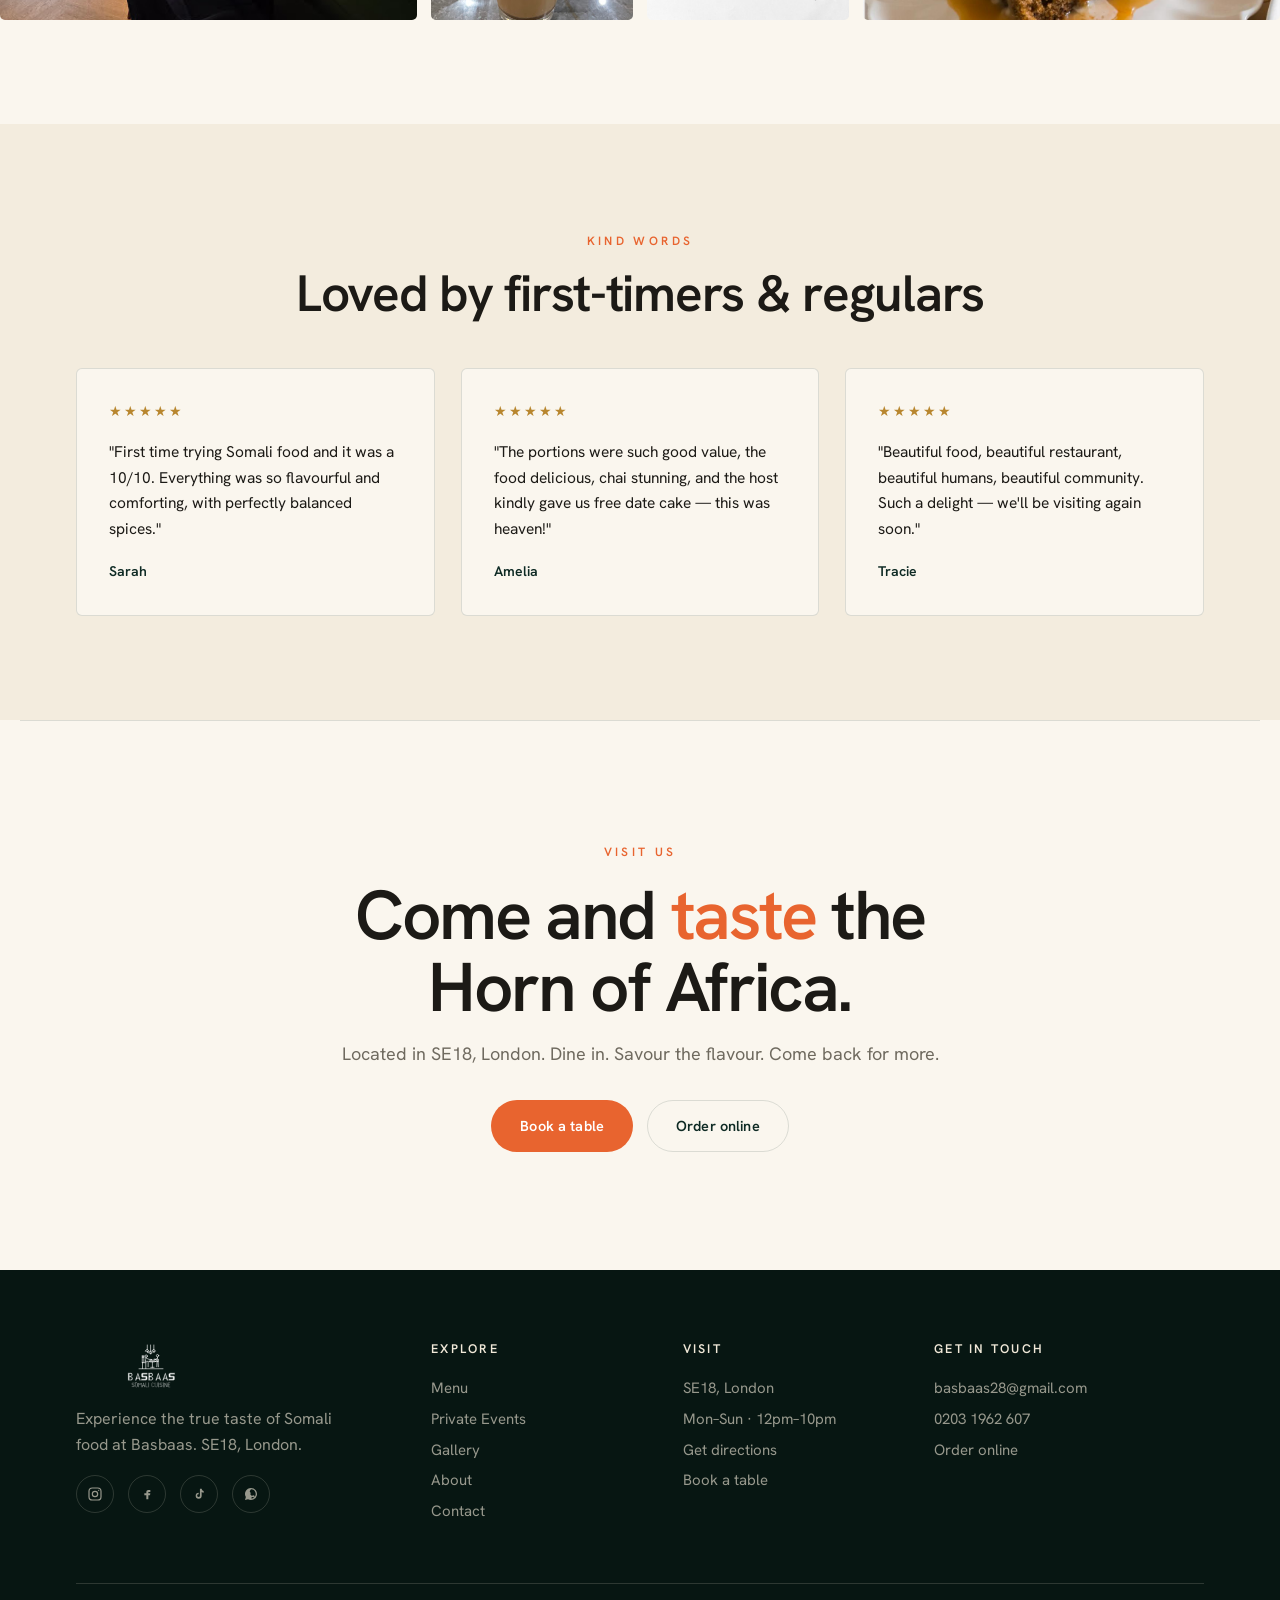
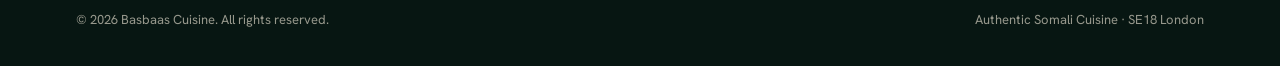
==== commit 269792f2: "Wire Masul forms widget (order/booking/review) Add the shared masul-widget (launcher + modal) so CTA" ====
--- a/index.html
+++ b/index.html
@@ -88,6 +88,39 @@
   }
   @media(max-width:560px){.dishes-4{grid-template-columns:1fr}.sig-card-txt{padding:48px 32px}}
 </style>
+<!-- seo:auto start -->
+<link rel="canonical" href="https://basbaas-v2.vercel.app/">
+<meta property="og:type" content="website">
+<meta property="og:site_name" content="BasBaas Cuisine">
+<meta property="og:title" content="BasBaas Cuisine — Authentic Somali Food · SE18 London">
+<meta property="og:description" content="BasBaas Cuisine — authentic Somali food in SE18 London. Bold flavours from the Horn of Africa built around our signature Basbaas sauce.">
+<meta property="og:url" content="https://basbaas-v2.vercel.app/">
+<meta property="og:locale" content="en_GB">
+<meta property="og:image" content="https://basbaas-v2.vercel.app/assets/img/PHOTO-2026-05-07-20-31-18.jpg">
+<meta name="twitter:card" content="summary_large_image">
+<meta name="twitter:title" content="BasBaas Cuisine — Authentic Somali Food · SE18 London">
+<meta name="twitter:description" content="BasBaas Cuisine — authentic Somali food in SE18 London. Bold flavours from the Horn of Africa built around our signature Basbaas sauce.">
+<meta name="twitter:image" content="https://basbaas-v2.vercel.app/assets/img/PHOTO-2026-05-07-20-31-18.jpg">
+<script type="application/ld+json">
+{
+  "@context": "https://schema.org",
+  "@type": "Restaurant",
+  "name": "BasBaas Cuisine",
+  "description": "BasBaas Cuisine — authentic Somali food in SE18 London. Bold flavours from the Horn of Africa built around our signature Basbaas sauce.",
+  "url": "https://basbaas-v2.vercel.app/",
+  "telephone": "+44 20 3196 2607",
+  "address": {
+    "@type": "PostalAddress",
+    "addressCountry": "GB",
+    "addressLocality": "London",
+    "addressRegion": "London"
+  },
+  "servesCuisine": "Somali",
+  "email": "basbaas28@gmail.com",
+  "image": "https://basbaas-v2.vercel.app/assets/img/PHOTO-2026-05-07-20-31-18.jpg"
+}
+</script>
+<!-- seo:auto end -->
 </head>
 <body>
 
@@ -103,7 +136,7 @@
       <a href="contact.html">Contact</a>
     </nav>
     <div class="nav-cta">
-      <a class="btn btn-gold btn-sm" data-book>Book a table</a>
+      <a class="btn btn-gold btn-sm" data-book data-masul-open="booking">Book a table</a>
       <button class="hamburger" aria-label="Menu"><span></span><span></span><span></span></button>
     </div>
   </div>
@@ -115,7 +148,7 @@
   <a href="gallery.html">Gallery</a>
   <a href="about.html">About</a>
   <a href="contact.html">Contact</a>
-  <a href="#" data-book style="color:var(--gold-bright)">Book a table</a>
+  <a href="#" data-book data-masul-open="booking" style="color:var(--gold-bright)">Book a table</a>
 </nav>
 
 <!-- ===== HERO ===== -->
@@ -126,13 +159,13 @@
       <h1>The true taste of <span class="o">Somali</span> food.</h1>
       <p class="sub">SE18 London's newest Somali dining destination — a calm, modern room and bold, authentic flavours from the Horn of Africa, built around our signature Basbaas sauce.</p>
       <div class="acts">
-        <a class="btn btn-orange" data-book>Reserve a table</a>
+        <a class="btn btn-orange" data-book data-masul-open="booking">Reserve a table</a>
         <a class="btn btn-ghost" href="menu.html">View the menu</a>
       </div>
       <div class="hero-meta"><span>Dine in</span><span class="dot"></span><span>Takeaway</span><span class="dot"></span><span>SE18, London</span></div>
     </div>
     <div class="q-hero-fig reveal d1">
-      <img src="assets/img/basbaas-main.jpg" alt="Basbaas signature platter">
+      <img src="assets/img/basbaas-main.jpg" alt="Basbaas signature platter" loading="lazy" decoding="async">
       <div class="hero-tag">Signature platter<span>Slow-cooked lamb · bariis · basbaas</span></div>
     </div>
   </div>
@@ -166,7 +199,7 @@
       <p>A fiery, fragrant chilli sauce we make in-house — the soul of the kitchen and the reason we're named for it. Bright, bold, and unmistakably ours. Ask for it mild, medium, or hot.</p>
       <a class="btn btn-gold" href="menu.html" style="margin-top:30px">Explore the menu</a>
     </div>
-    <div class="sig-card-img reveal d1"><img src="assets/img/PHOTO-2026-01-10-17-43-37-9.jpg" alt="Basbaas chilli sauce dish"></div>
+    <div class="sig-card-img reveal d1"><img src="assets/img/PHOTO-2026-01-10-17-43-37-9.jpg" alt="Basbaas chilli sauce dish" loading="lazy" decoding="async"></div>
   </div>
 </section>
 
@@ -177,10 +210,10 @@
     <a class="btn btn-ghost reveal" href="menu.html">Full menu &rarr;</a>
   </div>
   <div class="dishes-4">
-    <a class="dish reveal" href="menu.html"><div class="dish-img"><img src="assets/img/PHOTO-2026-01-10-17-43-37-5.jpg" alt=""></div><div class="nm"><span>Lamb Shank</span><span class="pr">£13.95</span></div><p class="ds">Slow-cooked haniid, fresh salad &amp; chilli sauce.</p></a>
-    <a class="dish reveal d1" href="menu.html"><div class="dish-img"><img src="assets/img/PHOTO-2026-01-10-17-43-36-5.jpg" alt=""></div><div class="nm"><span>Beef Suqaar</span><span class="pr">£9</span></div><p class="ds">Tender beef, onions, peppers &amp; spices with bariis.</p></a>
-    <a class="dish reveal d2" href="menu.html"><div class="dish-img"><img src="assets/img/PHOTO-2026-01-10-17-43-36-11.jpg" alt=""></div><div class="nm"><span>Salmon Special</span><span class="pr">£11</span></div><p class="ds">Spiced salmon, grilled to perfection, with rice.</p></a>
-    <a class="dish reveal d3" href="menu.html"><div class="dish-img"><img src="assets/img/Tea-Sabaayad.jpg" alt=""></div><div class="nm"><span>Shaah &amp; Sabaayad</span><span class="pr">£4</span></div><p class="ds">Traditional Somali tea with fresh flatbread.</p></a>
+    <a class="dish reveal" href="menu.html"><div class="dish-img"><img src="assets/img/PHOTO-2026-01-10-17-43-37-5.jpg" alt="" loading="lazy" decoding="async"></div><div class="nm"><span>Lamb Shank</span><span class="pr">£13.95</span></div><p class="ds">Slow-cooked haniid, fresh salad &amp; chilli sauce.</p></a>
+    <a class="dish reveal d1" href="menu.html"><div class="dish-img"><img src="assets/img/PHOTO-2026-01-10-17-43-36-5.jpg" alt="" loading="lazy" decoding="async"></div><div class="nm"><span>Beef Suqaar</span><span class="pr">£9</span></div><p class="ds">Tender beef, onions, peppers &amp; spices with bariis.</p></a>
+    <a class="dish reveal d2" href="menu.html"><div class="dish-img"><img src="assets/img/PHOTO-2026-01-10-17-43-36-11.jpg" alt="" loading="lazy" decoding="async"></div><div class="nm"><span>Salmon Special</span><span class="pr">£11</span></div><p class="ds">Spiced salmon, grilled to perfection, with rice.</p></a>
+    <a class="dish reveal d3" href="menu.html"><div class="dish-img"><img src="assets/img/Tea-Sabaayad.jpg" alt="" loading="lazy" decoding="async"></div><div class="nm"><span>Shaah &amp; Sabaayad</span><span class="pr">£4</span></div><p class="ds">Traditional Somali tea with fresh flatbread.</p></a>
   </div>
 </section>
 
@@ -191,13 +224,13 @@
     <a class="btn btn-ghost reveal" href="gallery.html">View gallery &rarr;</a>
   </div>
   <div class="gal-grid reveal">
-    <a class="w2 h2" href="gallery.html"><img src="assets/img/basbaas-main.jpg" alt=""></a>
-    <a href="gallery.html"><img src="assets/img/PHOTO-2026-01-10-17-43-36-3.jpg" alt=""></a>
-    <a href="gallery.html"><img src="assets/img/unnamed15.jpg" alt=""></a>
-    <a class="w2" href="gallery.html"><img src="assets/img/PHOTO-2026-01-10-17-43-36-5.jpg" alt=""></a>
-    <a href="gallery.html"><img src="assets/img/Tea-Sabaayad.jpg" alt=""></a>
-    <a href="gallery.html"><img src="assets/img/PHOTO-2026-01-10-17-43-37-9.jpg" alt=""></a>
-    <a class="w2" href="gallery.html"><img src="assets/img/PHOTO-2026-01-10-17-43-36.jpg" alt=""></a>
+    <a class="w2 h2" href="gallery.html"><img src="assets/img/basbaas-main.jpg" alt="" loading="lazy" decoding="async"></a>
+    <a href="gallery.html"><img src="assets/img/PHOTO-2026-01-10-17-43-36-3.jpg" alt="" loading="lazy" decoding="async"></a>
+    <a href="gallery.html"><img src="assets/img/unnamed15.jpg" alt="" loading="lazy" decoding="async"></a>
+    <a class="w2" href="gallery.html"><img src="assets/img/PHOTO-2026-01-10-17-43-36-5.jpg" alt="" loading="lazy" decoding="async"></a>
+    <a href="gallery.html"><img src="assets/img/Tea-Sabaayad.jpg" alt="" loading="lazy" decoding="async"></a>
+    <a href="gallery.html"><img src="assets/img/PHOTO-2026-01-10-17-43-37-9.jpg" alt="" loading="lazy" decoding="async"></a>
+    <a class="w2" href="gallery.html"><img src="assets/img/PHOTO-2026-01-10-17-43-36.jpg" alt="" loading="lazy" decoding="async"></a>
   </div>
 </section>
 
@@ -219,7 +252,7 @@
     <span class="label">Visit us</span>
     <h2 style="margin-top:16px">Come and <span class="o">taste</span> the Horn of Africa.</h2>
     <p>Located in SE18, London. Dine in. Savour the flavour. Come back for more.</p>
-    <div class="btns"><a class="btn btn-orange" data-book>Book a table</a><a class="btn btn-ghost" data-order>Order online</a></div>
+    <div class="btns"><a class="btn btn-orange" data-book data-masul-open="booking">Book a table</a><a class="btn btn-ghost" data-order data-masul-open="order">Order online</a></div>
   </div>
 </section>
 
@@ -228,7 +261,7 @@
   <div class="wrap">
     <div class="foot-grid">
       <div class="foot-brand">
-        <img class="foot-logo" src="assets/brand/basbaas-stacked-transparent.svg" alt="BasBaas — Authentic Somali Cuisine">
+        <img class="foot-logo" src="assets/brand/basbaas-stacked-transparent.svg" alt="BasBaas — Authentic Somali Cuisine" loading="lazy" decoding="async">
         <p>Experience the true taste of Somali food at Basbaas. SE18, London.</p>
         <div class="foot-social">
           <a href="#" aria-label="Instagram"><svg viewBox="0 0 24 24" fill="none" stroke="currentColor" stroke-width="1.8"><rect x="3" y="3" width="18" height="18" rx="5"/><circle cx="12" cy="12" r="4"/><circle cx="17.5" cy="6.5" r="1" fill="currentColor" stroke="none"/></svg></a>
@@ -238,13 +271,21 @@
         </div>
       </div>
       <div><h4>Explore</h4><ul><li><a href="menu.html">Menu</a></li><li><a href="private-events.html">Private Events</a></li><li><a href="gallery.html">Gallery</a></li><li><a href="about.html">About</a></li><li><a href="contact.html">Contact</a></li></ul></div>
-      <div><h4>Visit</h4><ul><li>SE18, London</li><li>Mon–Sun · 12pm–10pm</li><li><a href="contact.html">Get directions</a></li><li><a href="#" data-book>Book a table</a></li></ul></div>
-      <div><h4>Get in touch</h4><ul><li><a href="mailto:basbaas28@gmail.com">basbaas28@gmail.com</a></li><li><a href="tel:02031962607">0203 1962 607</a></li><li><a href="#" data-order>Order online</a></li></ul></div>
+      <div><h4>Visit</h4><ul><li>SE18, London</li><li>Mon–Sun · 12pm–10pm</li><li><a href="contact.html">Get directions</a></li><li><a href="#" data-book data-masul-open="booking">Book a table</a></li></ul></div>
+      <div><h4>Get in touch</h4><ul><li><a href="mailto:basbaas28@gmail.com">basbaas28@gmail.com</a></li><li><a href="tel:02031962607">0203 1962 607</a></li><li><a href="#" data-order data-masul-open="order">Order online</a></li></ul></div>
     </div>
     <div class="foot-bot"><span>© <span data-year>2026</span> Basbaas Cuisine. All rights reserved.</span><span>Authentic Somali Cuisine · SE18 London</span></div>
   </div>
 </footer>
 
 <script src="assets/basbaas.js"></script>
+<!-- masul:start -->
+<script>
+window.MASUL_SITE_ID="basbaas-v2";
+window.MASUL_ACCENT="#e8642f";
+window.MASUL_MENU=[{"cat":"Light Bites","name":"Basbaas Liver","price":7},{"cat":"Light Bites","name":"Basbaas Egg Omelet","price":6},{"cat":"Light Bites","name":"Masoub","price":7},{"cat":"Mains","name":"Marinated Quarter Chicken","price":9},{"cat":"Mains","name":"Chicken Suqaar","price":9},{"cat":"Mains","name":"Salmon Special","price":11},{"cat":"Mains","name":"Kingfish Special","price":11},{"cat":"Desserts","name":"Date Cake","price":4},{"cat":"Desserts","name":"Milk Cake","price":4}];
+</script>
+<script src="masul-widget.js" defer></script>
+<!-- masul:end -->
 </body>
 </html>
